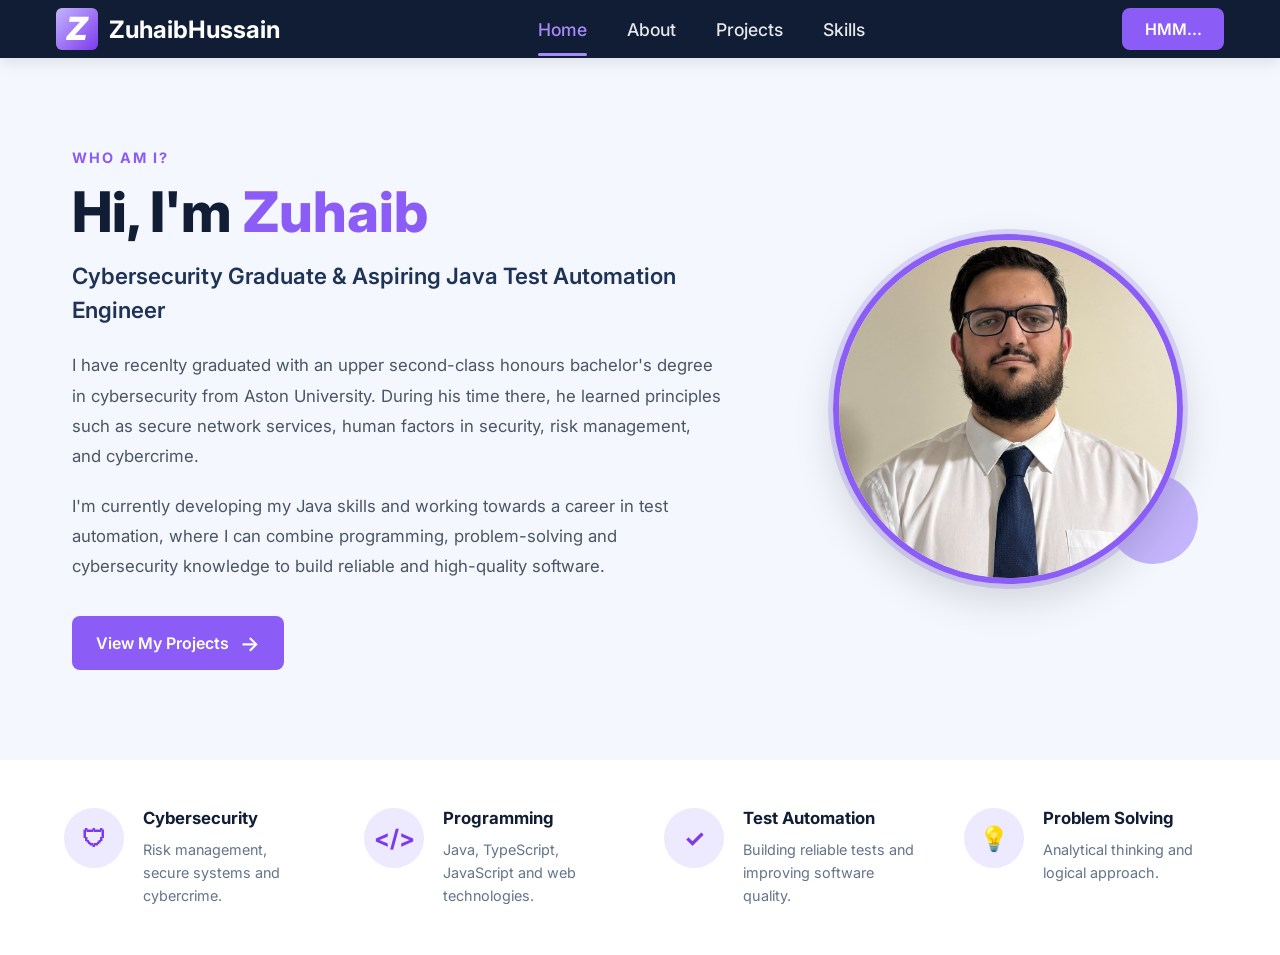
==== index.html @ 72157596 "Fixing layout issues on the home page by updating class names in ProfileStyle.css to reflect the cor" ====
<!DOCTYPE html>
<html lang="en">

<head>
    <meta charset="UTF-8">
    <meta name="viewport" content="width=device-width, initial-scale=1.0">

    <title>ZuhaibHussain</title>

    <link href="https://fonts.googleapis.com/css2?family=Inter:wght@400;500;600;700;800&display=swap" rel="stylesheet">

    <link rel="stylesheet" href="ProfileStyle.css">
</head>

<body>

<nav class="navbar">
    <div class="nav-container">
        <!-- Logo -->
        <a href="#" class="logo">
            <span class="z-logo">Z</span>
            <span>ZuhaibHussain</span>
        </a>

        <!-- Navigation links -->
        <ul class="nav-links">
            <li><a href="#" class="active">Home</a></li>

            <li><a href="About.html">About</a></li>

            <li><a href="Projects.html">Projects</a></li>

            <li><a href="Skills.html">Skills</a></li>
        </ul>

        <div class="nav-actions">
            <a href="Contact.html" class="btn">HMM...</a>
        </div>
    </div>
</nav>

<main>
        <section class="index-header">

            <div class="index-text">
                <p class="eyebrow">
                    WHO AM I?
                </p>
                
                <!-- Left SIDE -->
                <h1>
                    Hi, I'm <span>Zuhaib</span>
                </h1>

                <h2>
                    Cybersecurity Graduate &
                    Aspiring Java Test Automation Engineer
                </h2>

                <p>
                    I have recenlty graduated with an upper second-class honours bachelor's 
                    degree in cybersecurity from Aston University. During his time there, 
                    he learned principles such as secure network services, human factors in security, 
                    risk management, and cybercrime.
                </p>

                <p>
                    I'm currently developing my Java skills and working
                    towards a career in test automation, where I can
                    combine programming, problem-solving and cybersecurity
                    knowledge to build reliable and high-quality software.
                </p>

                <a href="Projects.html" class="btn project-btn">
                    View My Projects
                    <span class="arrow">→</span>
                </a>
            </div>

            <!-- RIGHT SIDE -->
            <div class="index-image">
                <img
                    src="images/profile-pic.jpg"
                    alt="Profile picture of Zuhaib"
                >
            </div>
        </section>

        <!-- =========================
             SKILLS / FEATURES
        ========================== -->

        <section class="features">

            <!-- Cybersecurity -->
            <div class="feature">
                <div class="feature-icon">
                    🛡
                </div>
                <div>
                    <h3>
                        Cybersecurity
                    </h3>
                    <p>
                        Risk management, secure systems
                        and cybercrime.
                    </p>
                </div>
            </div>

            <!-- Programming -->
            <div class="feature">
                <div class="feature-icon">
                    &lt;/&gt;
                </div>
                <div>
                    <h3>
                        Programming
                    </h3>
                    <p>
                        Java, TypeScript, JavaScript
                        and web technologies.
                    </p>
                </div>
            </div>

            <!-- Test Automation -->
            <div class="feature">
                <div class="feature-icon">
                    ✓
                </div>
                <div>
                    <h3>
                        Test Automation
                    </h3>
                    <p>
                        Building reliable tests and
                        improving software quality.
                    </p>
                </div>
            </div>

            <!-- Problem Solving -->
            <div class="feature">

                <div class="feature-icon">
                    💡
                </div>
                <div>
                    <h3>
                        Problem Solving
                    </h3>
                    <p>
                        Analytical thinking and
                        logical approach.
                    </p>
                </div>
            </div>
        </section>
    </main>

</body>

</html>
---- ProfileStyle.css ----
/* =========================
   RESET
========================= */

* {
    margin: 0;
    padding: 0;
    box-sizing: border-box;
}


/* =========================
   BODY
========================= */

body {
    font-family: 'Inter', sans-serif;

    background-color: #f5f7ff;

    color: #171225;
}


/* =========================
   NAVBAR
========================= */

.navbar {
    width: 100%;

    background-color: #111d35;

    padding: 0.5rem 3.5rem;

    position: sticky;

    top: 0;

    z-index: 1000;

    box-shadow:
        0 4px 15px rgba(0, 0, 0, 0.1);
}


/* =========================
   NAV CONTAINER
========================= */

.nav-container {
    width: 100%;

    display: flex;

    align-items: center;

    justify-content: space-between;
}


/* =========================
   LOGO
========================= */

.logo {
    display: flex;

    align-items: center;

    gap: 0.7rem;

    color: white;

    font-size: 1.5rem;

    font-weight: 700;

    text-decoration: none;
}


/* Z Logo */

.z-logo {
    display: flex;

    align-items: center;

    justify-content: center;

    width: 42px;

    height: 42px;

    font-size: 2rem;

    font-weight: 900;

    font-style: italic;

    color: white;

    background: linear-gradient(
        135deg,
        #c4b5fd,
        #7c3aed
    );

    border-radius: 6px;

    line-height: 1;
}


/* =========================
   NAVIGATION LINKS
========================= */

.nav-links {
    display: flex;

    align-items: center;

    gap: 2.5rem;

    list-style: none;
}


.nav-links a {
    position: relative;

    color: #e5e7eb;

    text-decoration: none;

    font-size: 1.1rem;

    font-weight: 500;

    padding: 0.5rem 0;

    transition: color 0.3s ease;
}


/* Hover */

.nav-links a:hover {
    color: #a78bfa;
}


/* Active */

.nav-links a.active {
    color: #a78bfa;
}


/* Active underline */

.nav-links a.active::after {
    content: "";

    position: absolute;

    left: 0;

    bottom: -8px;

    width: 100%;

    height: 3px;

    background-color: #a78bfa;

    border-radius: 5px;
}


/* =========================
   NAV ACTIONS
========================= */

.nav-actions {
    display: flex;

    align-items: center;

    gap: 1.2rem;
}


/* =========================
   THEME BUTTON
========================= */

.theme-toggle {
    background: none;

    border: none;

    color: white;

    font-size: 1.3rem;

    cursor: pointer;

    transition: transform 0.3s ease;
}


.theme-toggle:hover {
    transform: rotate(20deg);
}


/* =========================
   BUTTON
========================= */

.btn {
    display: inline-flex;

    align-items: center;

    gap: 0.7rem;

    background-color: #8b5cf6;

    color: white;

    padding: 0.7rem 1.4rem;

    border-radius: 8px;

    text-decoration: none;

    font-size: 1rem;

    font-weight: 600;

    transition:
        background-color 0.3s ease,
        transform 0.2s ease;
}


.btn:hover {
    background-color: #7c3aed;

    transform: translateY(-2px);
}


/* =========================
   HOME SCREEN HEADER
========================= */

.index-header {
    max-width: 1200px;

    min-height: 78vh;

    margin: 0 auto;

    padding: 5rem 2rem;

    display: flex;

    align-items: center;

    justify-content: space-between;

    gap: 5rem;
}


/* =========================
   HOME SCREEN TEXT
========================= */

.index-text {
    max-width: 650px;
}


/* Small heading */

.eyebrow {
    color: #8b5cf6;

    font-size: 0.9rem;

    font-weight: 700;

    letter-spacing: 2px;

    margin-bottom: 1rem;
}


/* =========================
   MAIN HEADING
========================= */

.index-text h1 {
    color: #111d35;

    font-size: 3.5rem;

    font-weight: 800;

    line-height: 1.1;

    margin-bottom: 1rem;
}


/* Purple name */

.index-text h1 span {
    color: #8b5cf6;
}


/* =========================
   SUBHEADING
========================= */

.index-text h2 {
    color: #1f3356;

    font-size: 1.4rem;

    font-weight: 600;

    line-height: 1.5;

    margin-bottom: 1.5rem;
}


/* =========================
   PARAGRAPHS
========================= */

.index-text p:not(.eyebrow) {
    color: #4b5563;

    font-size: 1.05rem;

    line-height: 1.8;

    margin-bottom: 1.2rem;
}


/* =========================
   PROJECT BUTTON
========================= */

.project-btn {
    margin-top: 1rem;

    padding: 0.9rem 1.5rem;

    font-size: 1rem;
}


.arrow {
    font-size: 1.3rem;
}


/* =========================
   PROFILE IMAGE
========================= */

.index-image {
    position: relative;

    display: flex;

    align-items: center;

    justify-content: center;

    min-width: 400px;
}


.index-image::before {
    content: "";

    position: absolute;

    width: 360px;

    height: 360px;

    background-color: #ddd6fe;

    border-radius: 50%;

    z-index: 0;
}


.index-image::after {
    content: "";

    position: absolute;

    width: 90px;

    height: 90px;

    background-color: #c4b5fd;

    border-radius: 50%;

    right: 10px;

    bottom: 20px;

    z-index: 0;
}


.index-image img {
    position: relative;

    z-index: 1;

    width: 350px;

    height: 350px;

    object-fit: cover;

    border-radius: 50%;

    border: 6px solid #8b5cf6;

    box-shadow:
        0 15px 40px rgba(0, 0, 0, 0.15);
}


/* =========================
   FEATURES
========================= */

.features {
    width: 100%;

    background-color: white;

    padding: 3rem 5%;

    display: grid;

    grid-template-columns:
        repeat(4, 1fr);

    gap: 3rem;
}


/* Feature */

.feature {
    display: flex;

    align-items: flex-start;

    gap: 1.2rem;
}


/* Feature icon */

.feature-icon {
    min-width: 60px;

    width: 60px;

    height: 60px;

    display: flex;

    align-items: center;

    justify-content: center;

    background-color: #ede9fe;

    color: #7c3aed;

    border-radius: 50%;

    font-size: 1.5rem;

    font-weight: 700;
}


/* Feature heading */

.feature h3 {
    color: #111d35;

    font-size: 1.05rem;

    margin-bottom: 0.6rem;
}


/* Feature paragraph */

.feature p {
    color: #64748b;

    font-size: 0.9rem;

    line-height: 1.6;
}


/* =========================
   RESPONSIVE
========================= */

@media (max-width: 1000px) {

    .navbar {
        padding: 0.5rem 1.5rem;
    }


    .index-header {
        gap: 3rem;
    }


    .index-text h1 {
        font-size: 3rem;
    }


    .index-image {
        min-width: 320px;
    }


    .index-image img {
        width: 300px;

        height: 300px;
    }


    .index-image::before {
        width: 310px;

        height: 310px;
    }


    .features {
        grid-template-columns:
            repeat(2, 1fr);
    }

}


/* =========================
   TABLET
========================= */

@media (max-width: 750px) {

    .nav-container {
        flex-wrap: wrap;

        gap: 1rem;
    }


    .nav-links {
        order: 3;

        width: 100%;

        justify-content: center;

        gap: 1.5rem;
    }


    .index-header {
        flex-direction: column;

        text-align: center;

        padding-top: 4rem;
    }


    .index-text {
        max-width: 650px;
    }


    .index-image {
        min-width: auto;

        margin-top: 1rem;
    }


    .index-text .btn {
        margin-left: auto;

        margin-right: auto;
    }

}


/* =========================
   MOBILE
========================= */

@media (max-width: 500px) {

    .navbar {
        padding: 0.7rem 1rem;
    }


    .logo {
        font-size: 1.2rem;
    }


    .z-logo {
        width: 36px;

        height: 36px;

        font-size: 1.7rem;
    }


    .nav-links {
        gap: 0.8rem;
    }


    .nav-links a {
        font-size: 0.85rem;
    }


    .btn {
        padding: 0.6rem 0.8rem;

        font-size: 0.85rem;
    }


    .home-header {
        padding: 3rem 1.2rem;
    }


    .home-text h1 {
        font-size: 2.5rem;
    }


    .home-text h2 {
        font-size: 1.2rem;
    }


    .home-text p:not(.eyebrow) {
        font-size: 1rem;
    }


    .home-image img {
        width: 250px;

        height: 250px;
    }


    .home-image::before {
        width: 260px;

        height: 260px;
    }


    .features {
        grid-template-columns: 1fr;

        padding: 2rem 1.5rem;

        gap: 2rem;
    }

}
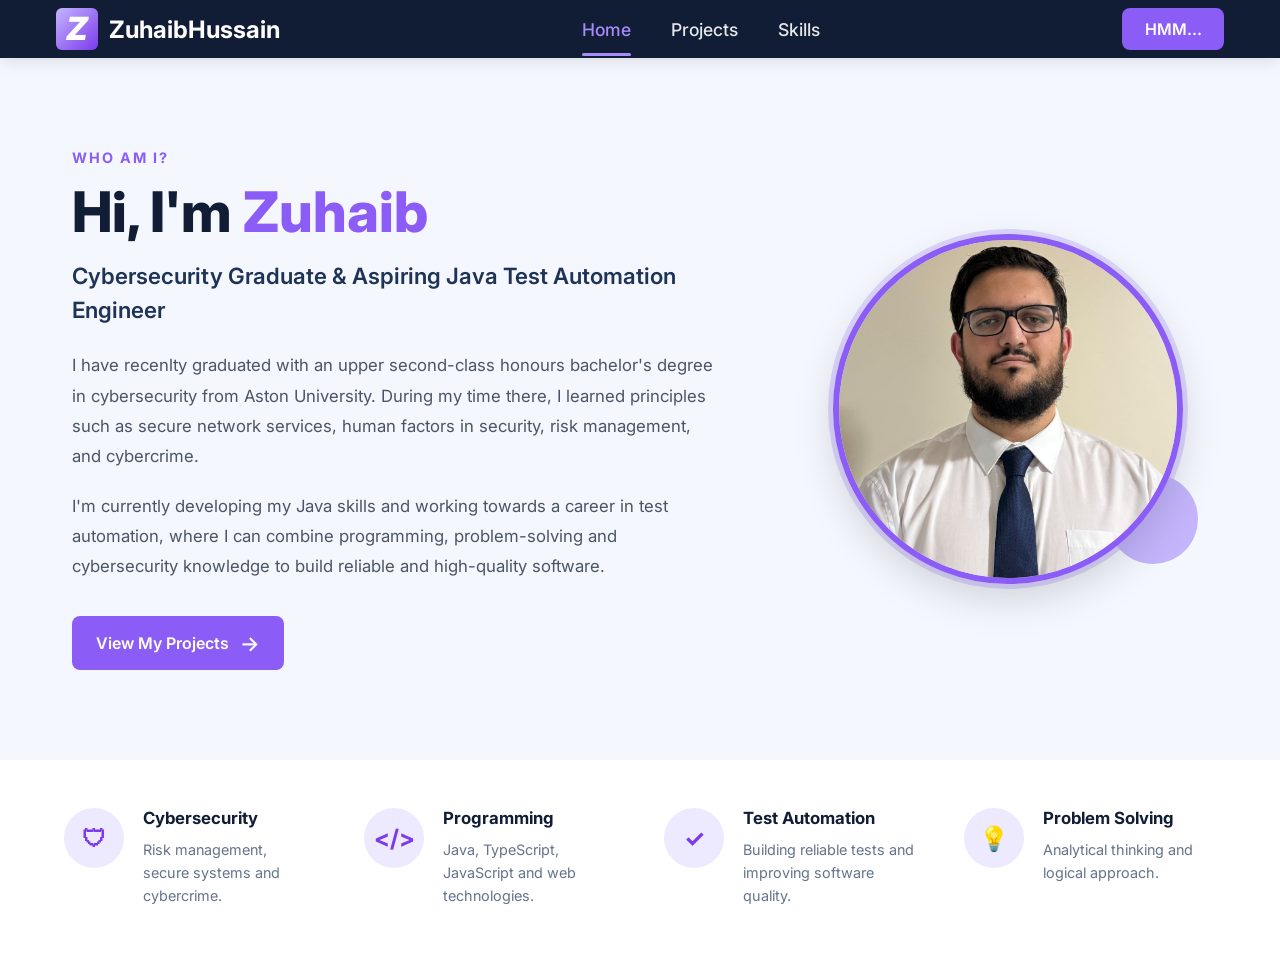
==== commit 9968ec90: "changes" ====
--- a/index.html
+++ b/index.html
@@ -25,8 +25,6 @@
         <!-- Navigation links -->
         <ul class="nav-links">
             <li><a href="#" class="active">Home</a></li>
-
-            <li><a href="About.html">About</a></li>
 
             <li><a href="Projects.html">Projects</a></li>
 
@@ -59,8 +57,8 @@
 
                 <p>
                     I have recenlty graduated with an upper second-class honours bachelor's 
-                    degree in cybersecurity from Aston University. During his time there, 
-                    he learned principles such as secure network services, human factors in security, 
+                    degree in cybersecurity from Aston University. During my time there, 
+                    I learned principles such as secure network services, human factors in security, 
                     risk management, and cybercrime.
                 </p>
 
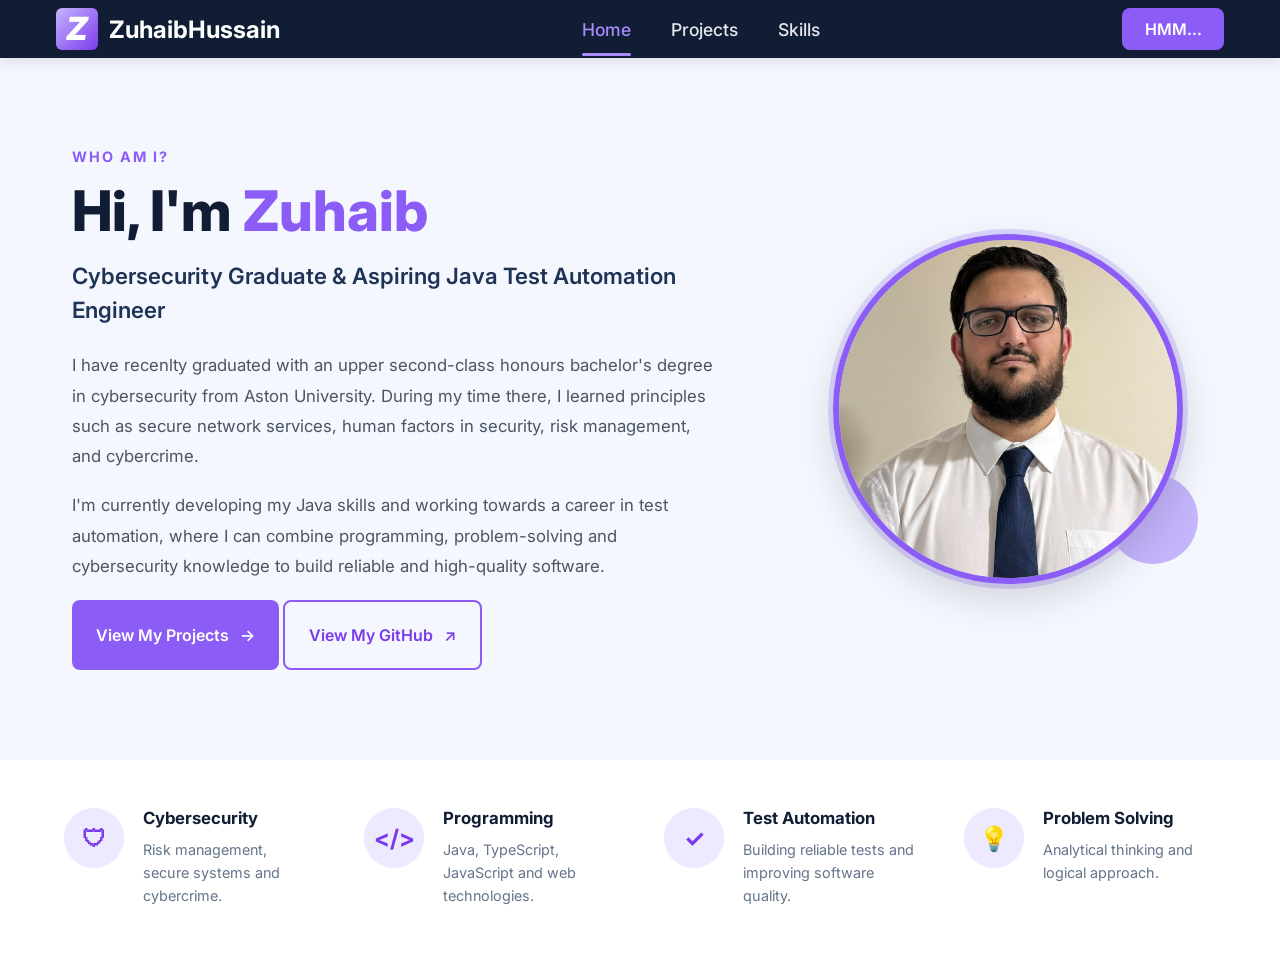
==== commit 4cacb022: "Changes" ====
--- a/index.html
+++ b/index.html
@@ -72,6 +72,10 @@
                 <a href="Projects.html" class="btn project-btn">
                     View My Projects
                     <span class="arrow">→</span>
+                </a>
+
+                <a href="https://github.com/ZuhaibHussain247?tab=repositories" target="_blank" class="github-btn">
+                    View My GitHub <span class="arrow">↗</span>
                 </a>
             </div>
 
--- a/ProfileStyle.css
+++ b/ProfileStyle.css
@@ -359,22 +359,54 @@
 
 
 /* =========================
-   PROJECT BUTTON
-========================= */
+   PROJECT BUTTONS
+========================= */
+
+.index-buttons {
+    display: flex;
+    align-items: center;
+    gap: 1rem;
+    margin-top: 1rem;
+}
+
+.project-btn,
+.github-btn {
+    height: 70px;
+    padding: 0 1.5rem;
+
+    display: inline-flex;
+    align-items: center;
+    justify-content: center;
+    gap: 0.7rem;
+
+    font-size: 1rem;
+    font-weight: 600;
+    border-radius: 8px;
+
+    box-sizing: border-box;
+}
 
 .project-btn {
-    margin-top: 1rem;
-
-    padding: 0.9rem 1.5rem;
-
-    font-size: 1rem;
-}
-
-
-.arrow {
-    font-size: 1.3rem;
-}
-
+    text-decoration: none;
+}
+
+.github-btn {
+    color: #7c3aed;
+    background-color: transparent;
+    border: 2px solid #8b5cf6;
+    text-decoration: none;
+
+    transition:
+        background-color 0.3s ease,
+        color 0.3s ease,
+        transform 0.2s ease;
+}
+
+.github-btn:hover {
+    background-color: #8b5cf6;
+    color: white;
+    transform: translateY(-2px);
+}
 
 /* =========================
    PROFILE IMAGE
@@ -717,4 +749,168 @@
         gap: 2rem;
     }
 
+}
+
+/* =========================
+   PROJECTS PAGE
+========================= */
+
+.projects-header {
+    max-width: 900px;
+    margin: 0 auto;
+    padding: 5rem 2rem 3rem;
+    text-align: center;
+}
+
+.projects-header .eyebrow {
+    margin-bottom: 1rem;
+}
+
+.projects-header h1 {
+    color: #111d35;
+    font-size: 3.5rem;
+    font-weight: 800;
+    line-height: 1.1;
+    margin-bottom: 1.5rem;
+}
+
+.projects-header h1 span {
+    color: #8b5cf6;
+}
+
+.projects-intro {
+    max-width: 700px;
+    margin: 0 auto;
+    color: #4b5563;
+    font-size: 1.05rem;
+    line-height: 1.8;
+}
+
+
+/* Projects Grid */
+
+.projects-container {
+    max-width: 1200px;
+    margin: 0 auto;
+    padding: 1rem 2rem 5rem;
+
+    display: grid;
+    grid-template-columns: repeat(2, 1fr);
+    gap: 2rem;
+}
+
+
+/* Project Card */
+
+.project-card {
+    background: white;
+    border: 1px solid #e5e7eb;
+    border-radius: 16px;
+    padding: 2rem;
+
+    display: flex;
+    gap: 1.5rem;
+
+    box-shadow: 0 8px 25px rgba(17, 29, 53, 0.06);
+
+    transition:
+        transform 0.3s ease,
+        box-shadow 0.3s ease,
+        border-color 0.3s ease;
+}
+
+.project-card:hover {
+    transform: translateY(-5px);
+    box-shadow: 0 15px 35px rgba(17, 29, 53, 0.12);
+    border-color: #c4b5fd;
+}
+
+
+/* Project Icon */
+
+.project-icon {
+    min-width: 60px;
+    width: 60px;
+    height: 60px;
+
+    display: flex;
+    align-items: center;
+    justify-content: center;
+
+    background: #ede9fe;
+    border-radius: 14px;
+
+    font-size: 1.7rem;
+}
+
+
+/* Project Content */
+
+.project-content {
+    flex: 1;
+}
+
+.project-type {
+    color: #8b5cf6;
+    font-size: 0.75rem;
+    font-weight: 700;
+    letter-spacing: 1.5px;
+
+    margin-bottom: 0.6rem;
+}
+
+.project-content h2 {
+    color: #111d35;
+    font-size: 1.4rem;
+    font-weight: 700;
+
+    margin-bottom: 0.9rem;
+}
+
+.project-content > p:not(.project-type) {
+    color: #64748b;
+    font-size: 0.95rem;
+    line-height: 1.7;
+
+    margin-bottom: 1.2rem;
+}
+
+
+/* Technology Tags */
+
+.tech-tags {
+    display: flex;
+    flex-wrap: wrap;
+    gap: 0.5rem;
+
+    margin-bottom: 1.3rem;
+}
+
+.tech-tags span {
+    background: #f3f0ff;
+    color: #6d28d9;
+
+    padding: 0.35rem 0.7rem;
+
+    border-radius: 6px;
+
+    font-size: 0.78rem;
+    font-weight: 600;
+}
+
+
+/* Project Link */
+
+.project-link {
+    color: #7c3aed;
+    text-decoration: none;
+
+    font-size: 0.9rem;
+    font-weight: 700;
+
+    transition: color 0.3s ease;
+}
+
+.project-link:hover {
+    color: #5b21b6;
 }
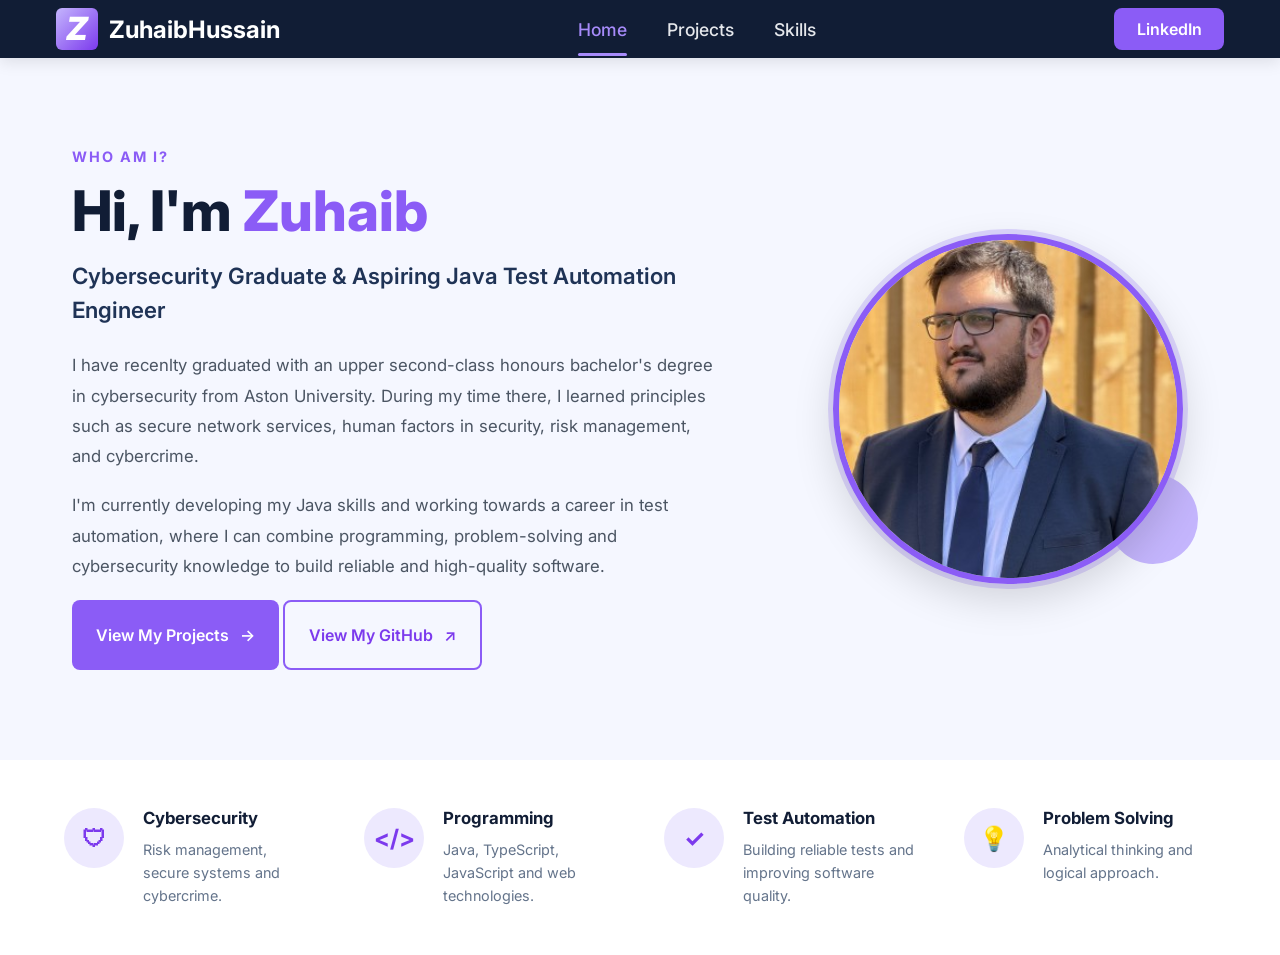
==== commit aceba777: "Changes to image" ====
--- a/index.html
+++ b/index.html
@@ -32,7 +32,7 @@
         </ul>
 
         <div class="nav-actions">
-            <a href="Contact.html" class="btn">HMM...</a>
+            <a href="https://www.linkedin.com/in/zuhaibhussain247/" target="_blank" class="btn">LinkedIn</a>
         </div>
     </div>
 </nav>
@@ -82,7 +82,7 @@
             <!-- RIGHT SIDE -->
             <div class="index-image">
                 <img
-                    src="images/profile-pic.jpg"
+                    src="images/suit-pic.jpg"
                     alt="Profile picture of Zuhaib"
                 >
             </div>
--- a/ProfileStyle.css
+++ b/ProfileStyle.css
@@ -8,7 +8,6 @@
     box-sizing: border-box;
 }
 
-
 /* =========================
    BODY
 ========================= */
@@ -21,7 +20,6 @@
     color: #171225;
 }
 
-
 /* =========================
    NAVBAR
 ========================= */
@@ -43,7 +41,6 @@
         0 4px 15px rgba(0, 0, 0, 0.1);
 }
 
-
 /* =========================
    NAV CONTAINER
 ========================= */
@@ -57,7 +54,6 @@
 
     justify-content: space-between;
 }
-
 
 /* =========================
    LOGO
@@ -473,6 +469,8 @@
     height: 350px;
 
     object-fit: cover;
+
+    object-position: center top;
 
     border-radius: 50%;
 
@@ -913,4 +911,239 @@
 
 .project-link:hover {
     color: #5b21b6;
+}
+
+/* =========================
+   SKILLS PAGE
+========================= */
+
+.skills-header {
+    max-width: 900px;
+    margin: 0 auto;
+    padding: 5rem 2rem 3rem;
+    text-align: center;
+}
+
+.skills-header .eyebrow {
+    margin-bottom: 1rem;
+}
+
+.skills-header h1 {
+    color: #111d35;
+    font-size: 3.5rem;
+    font-weight: 800;
+    line-height: 1.1;
+    margin-bottom: 1.5rem;
+}
+
+.skills-header h1 span {
+    color: #8b5cf6;
+}
+
+.skills-intro {
+    max-width: 700px;
+    margin: 0 auto;
+    color: #4b5563;
+    font-size: 1.05rem;
+    line-height: 1.8;
+}
+
+
+/* =========================
+   SKILL CARDS
+========================= */
+
+.skills-container {
+    max-width: 1200px;
+    margin: 0 auto;
+    padding: 1rem 2rem 5rem;
+
+    display: grid;
+    grid-template-columns: repeat(2, 1fr);
+    gap: 2rem;
+}
+
+.skill-card {
+    background: white;
+    border: 1px solid #e5e7eb;
+    border-radius: 16px;
+    padding: 2rem;
+
+    display: flex;
+    gap: 1.5rem;
+
+    box-shadow: 0 8px 25px rgba(17, 29, 53, 0.06);
+
+    transition:
+        transform 0.3s ease,
+        box-shadow 0.3s ease,
+        border-color 0.3s ease;
+}
+
+.skill-card:hover {
+    transform: translateY(-5px);
+    box-shadow: 0 15px 35px rgba(17, 29, 53, 0.12);
+    border-color: #c4b5fd;
+}
+
+
+/* =========================
+   SKILL ICON
+========================= */
+
+.skill-icon {
+    min-width: 60px;
+    width: 60px;
+    height: 60px;
+
+    display: flex;
+    align-items: center;
+    justify-content: center;
+
+    background: #ede9fe;
+    border-radius: 14px;
+
+    font-size: 1.7rem;
+}
+
+
+/* =========================
+   SKILL CONTENT
+========================= */
+
+.skill-content {
+    flex: 1;
+}
+
+.skill-type {
+    color: #8b5cf6;
+    font-size: 0.75rem;
+    font-weight: 700;
+    letter-spacing: 1.5px;
+    margin-bottom: 0.6rem;
+}
+
+.skill-content h2 {
+    color: #111d35;
+    font-size: 1.4rem;
+    font-weight: 700;
+    margin-bottom: 0.9rem;
+}
+
+.skill-content > p:not(.skill-type) {
+    color: #64748b;
+    font-size: 0.95rem;
+    line-height: 1.7;
+    margin-bottom: 1.2rem;
+}
+
+
+/* =========================
+   SKILL TAGS
+========================= */
+
+.skill-tags {
+    display: flex;
+    flex-wrap: wrap;
+    gap: 0.5rem;
+}
+
+.skill-tags span {
+    background: #f3f0ff;
+    color: #6d28d9;
+
+    padding: 0.35rem 0.7rem;
+
+    border-radius: 6px;
+
+    font-size: 0.78rem;
+    font-weight: 600;
+}
+
+
+/* =========================
+   SKILLS RESPONSIVE
+========================= */
+
+@media (max-width: 1000px) {
+
+    .skills-header h1 {
+        font-size: 3rem;
+    }
+
+    .skills-container {
+        grid-template-columns: 1fr;
+    }
+}
+
+
+@media (max-width: 750px) {
+
+    .skills-header {
+        padding-top: 4rem;
+    }
+
+    .skills-header h1 {
+        font-size: 2.7rem;
+    }
+
+    .skills-container {
+        padding: 1rem 1.5rem 4rem;
+    }
+}
+
+
+@media (max-width: 500px) {
+
+    .skills-header {
+        padding: 3rem 1.2rem 2rem;
+    }
+
+    .skills-header h1 {
+        font-size: 2.4rem;
+    }
+
+    .skills-intro {
+        font-size: 1rem;
+    }
+
+    .skill-card {
+        padding: 1.5rem;
+        flex-direction: column;
+    }
+
+    .skill-icon {
+        width: 55px;
+        min-width: 55px;
+        height: 55px;
+    }
+
+    /* PROJECTS MOBILE */
+
+    .projects-header {
+        padding: 3rem 1.2rem 2rem;
+    }
+
+    .projects-header h1 {
+        font-size: 2.4rem;
+    }
+
+    .projects-intro {
+        font-size: 1rem;
+    }
+
+    .projects-container {
+        padding: 1rem 1.2rem 4rem;
+    }
+
+    .project-card {
+        padding: 1.5rem;
+        flex-direction: column;
+    }
+
+    .project-icon {
+        width: 55px;
+        min-width: 55px;
+        height: 55px;
+    }
 }
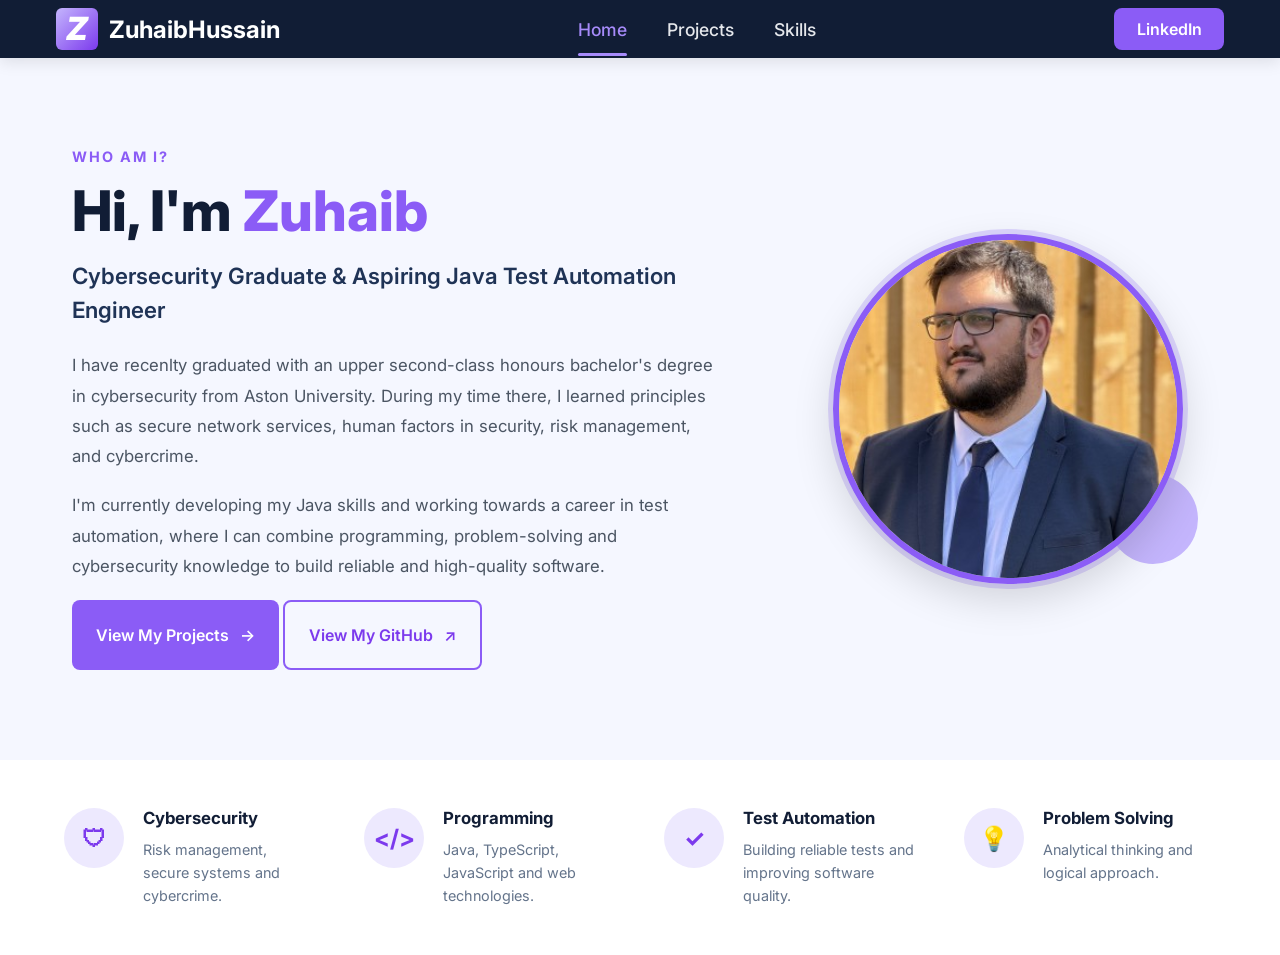
==== commit 44a25312: "Update JavaScript" ====
--- a/index.html
+++ b/index.html
@@ -32,7 +32,7 @@
         </ul>
 
         <div class="nav-actions">
-            <a href="https://www.linkedin.com/in/zuhaibhussain247/" target="_blank" class="btn">LinkedIn</a>
+            <a href="https://www.linkedin.com/in/zuhaib-hussain-923588202" target="_blank" class="btn">LinkedIn</a>
         </div>
     </div>
 </nav>
@@ -81,10 +81,7 @@
 
             <!-- RIGHT SIDE -->
             <div class="index-image">
-                <img
-                    src="images/suit-pic.jpg"
-                    alt="Profile picture of Zuhaib"
-                >
+                <img id="profilePicture" src="images/suit-pic.jpg" alt="Profile picture of Zuhaib">
             </div>
         </section>
 
@@ -161,6 +158,20 @@
         </section>
     </main>
 
+    <script>
+    const profilePicture = document.getElementById("profilePicture");
+
+    profilePicture.addEventListener("click", function () {
+
+        if (profilePicture.src.includes("suit-pic.jpg")) {
+            profilePicture.src = "images/profile-pic.jpg";
+        } else {
+            profilePicture.src = "images/suit-pic.jpg";
+        }
+
+    });
+</script>
+
 </body>
 
 </html>
--- a/ProfileStyle.css
+++ b/ProfileStyle.css
@@ -7,6 +7,12 @@
     padding: 0;
     box-sizing: border-box;
 }
+
+html,
+body {
+    overflow-x: hidden;
+}
+
 
 /* =========================
    BODY
@@ -705,34 +711,34 @@
     }
 
 
-    .home-header {
+    .index-header {
         padding: 3rem 1.2rem;
     }
 
 
-    .home-text h1 {
+    .index-text h1 {
         font-size: 2.5rem;
     }
 
 
-    .home-text h2 {
+    .index-text h2 {
         font-size: 1.2rem;
     }
 
 
-    .home-text p:not(.eyebrow) {
+    .index-text p:not(.eyebrow) {
         font-size: 1rem;
     }
 
 
-    .home-image img {
+    .index-image img {
         width: 250px;
 
         height: 250px;
     }
 
 
-    .home-image::before {
+    .index-image::before {
         width: 260px;
 
         height: 260px;
@@ -823,6 +829,161 @@
     border-color: #c4b5fd;
 }
 
+/* =========================
+   PROJECT PAGE ANIMATION
+========================= */
+
+.project-animate {
+    opacity: 0;
+    animation-duration: 1.5s;
+    animation-timing-function: ease-out;
+    animation-fill-mode: forwards;
+}
+
+
+/* First project - comes from the left */
+.project-animate:nth-child(1) {
+    animation-name: projectFromLeft;
+    animation-delay: 0.1s;
+}
+
+
+/* Second project - comes from the right */
+.project-animate:nth-child(2) {
+    animation-name: projectFromRight;
+    animation-delay: 0.25s;
+}
+
+
+/* Third project - comes from the top */
+.project-animate:nth-child(3) {
+    animation-name: projectFromTop;
+    animation-delay: 0.4s;
+}
+
+
+/* Fourth project - comes from the bottom */
+.project-animate:nth-child(4) {
+    animation-name: projectFromBottom;
+    animation-delay: 0.55s;
+}
+
+
+/* Fifth project - comes from the left */
+.project-animate:nth-child(5) {
+    animation-name: projectFromLeft;
+    animation-delay: 0.7s;
+}
+
+
+/* Sixth project - comes from the right */
+.project-animate:nth-child(6) {
+    animation-name: projectFromRight;
+    animation-delay: 0.85s;
+}
+
+
+/* Seventh project - comes from the bottom */
+.project-animate:nth-child(7) {
+    animation-name: projectFromBottom;
+    animation-delay: 1s;
+}
+
+
+/* =========================
+   ANIMATION PATHS
+========================= */
+
+@keyframes projectFromLeft {
+
+    0% {
+        opacity: 0;
+        transform: translate(-100vw, 50vh) rotate(-12deg) scale(0.7);
+    }
+
+    45% {
+        opacity: 1;
+        transform: translate(20vw, -20vh) rotate(8deg) scale(1.05);
+    }
+
+    70% {
+        transform: translate(-8vw, 8vh) rotate(-4deg) scale(0.98);
+    }
+
+    100% {
+        opacity: 1;
+        transform: translate(0, 0) rotate(0deg) scale(1);
+    }
+}
+
+
+@keyframes projectFromRight {
+
+    0% {
+        opacity: 0;
+        transform: translate(100vw, -40vh) rotate(12deg) scale(0.7);
+    }
+
+    45% {
+        opacity: 1;
+        transform: translate(-20vw, 20vh) rotate(-8deg) scale(1.05);
+    }
+
+    70% {
+        transform: translate(8vw, -8vh) rotate(4deg) scale(0.98);
+    }
+
+    100% {
+        opacity: 1;
+        transform: translate(0, 0) rotate(0deg) scale(1);
+    }
+}
+
+
+@keyframes projectFromTop {
+
+    0% {
+        opacity: 0;
+        transform: translate(20vw, -100vh) rotate(10deg) scale(0.7);
+    }
+
+    45% {
+        opacity: 1;
+        transform: translate(-15vw, 25vh) rotate(-7deg) scale(1.05);
+    }
+
+    70% {
+        transform: translate(5vw, -8vh) rotate(3deg) scale(0.98);
+    }
+
+    100% {
+        opacity: 1;
+        transform: translate(0, 0) rotate(0deg) scale(1);
+    }
+}
+
+
+@keyframes projectFromBottom {
+
+    0% {
+        opacity: 0;
+        transform: translate(-15vw, 100vh) rotate(-10deg) scale(0.7);
+    }
+
+    45% {
+        opacity: 1;
+        transform: translate(15vw, -25vh) rotate(7deg) scale(1.05);
+    }
+
+    70% {
+        transform: translate(-5vw, 8vh) rotate(-3deg) scale(0.98);
+    }
+
+    100% {
+        opacity: 1;
+        transform: translate(0, 0) rotate(0deg) scale(1);
+    }
+}
 
 /* Project Icon */
 
@@ -1146,4 +1307,182 @@
         min-width: 55px;
         height: 55px;
     }
+}
+
+/* =========================
+   UNLOCK MY SKILLS BUTTON
+========================= */
+
+.unlock-btn {
+    position: relative;
+
+    margin-top: 1.5rem;
+
+    border: none;
+    background-color: #8b5cf6;
+    color: white;
+
+    padding: 0.9rem 1.5rem;
+    border-radius: 8px;
+
+    font-family: inherit;
+    font-size: 1rem;
+    font-weight: 600;
+
+    cursor: pointer;
+
+    box-shadow:
+        0 0 0 3px rgba(139, 92, 246, 0.15),
+        0 0 15px rgba(139, 92, 246, 0.5),
+        0 0 30px rgba(139, 92, 246, 0.25);
+
+    animation: unlockGlow 2s ease-in-out infinite;
+
+    transition:
+        background-color 0.3s ease,
+        transform 0.2s ease,
+        box-shadow 0.3s ease;
+}
+
+
+/* =========================
+   OUTER GLOWING LAYER
+========================= */
+
+.unlock-btn::before {
+    content: "";
+
+    position: absolute;
+
+    top: -6px;
+    left: -6px;
+    right: -6px;
+    bottom: -6px;
+
+    border-radius: 12px;
+
+    border: 2px solid rgba(139, 92, 246, 0.5);
+
+    opacity: 0.8;
+
+    animation: unlockOuterGlow 2s ease-in-out infinite;
+
+    pointer-events: none;
+}
+
+
+/* =========================
+   HOVER EFFECT
+========================= */
+
+.unlock-btn:hover {
+    background-color: #7c3aed;
+
+    transform: translateY(-3px);
+
+    box-shadow:
+        0 0 0 4px rgba(139, 92, 246, 0.2),
+        0 0 25px rgba(139, 92, 246, 0.8),
+        0 0 50px rgba(139, 92, 246, 0.4);
+}
+
+
+/* =========================
+   MAIN GLOW ANIMATION
+========================= */
+
+@keyframes unlockGlow {
+
+    0% {
+        box-shadow:
+            0 0 0 3px rgba(139, 92, 246, 0.15),
+            0 0 15px rgba(139, 92, 246, 0.5),
+            0 0 30px rgba(139, 92, 246, 0.25);
+    }
+
+    50% {
+        box-shadow:
+            0 0 0 5px rgba(139, 92, 246, 0.25),
+            0 0 25px rgba(139, 92, 246, 0.8),
+            0 0 45px rgba(139, 92, 246, 0.45);
+    }
+
+    100% {
+        box-shadow:
+            0 0 0 3px rgba(139, 92, 246, 0.15),
+            0 0 15px rgba(139, 92, 246, 0.5),
+            0 0 30px rgba(139, 92, 246, 0.25);
+    }
+
+}
+
+
+/* =========================
+   OUTER LAYER ANIMATION
+========================= */
+
+@keyframes unlockOuterGlow {
+
+    0% {
+        transform: scale(1);
+        opacity: 0.5;
+    }
+
+    50% {
+        transform: scale(1.08);
+        opacity: 1;
+    }
+
+    100% {
+        transform: scale(1);
+        opacity: 0.5;
+    }
+
+}
+
+
+/* =========================
+   DISABLED STATE
+========================= */
+
+.unlock-btn:disabled {
+    background-color: #9ca3af;
+
+    cursor: default;
+
+    transform: none;
+
+    animation: none;
+
+    box-shadow: none;
+}
+
+
+/* Remove outer glow when disabled */
+
+.unlock-btn:disabled::before {
+    animation: none;
+    opacity: 0;
+}
+
+.skills-container .unlockable-skill {
+    opacity: 0 !important;
+    visibility: hidden;
+    transform: translateY(40px) scale(0.95);
+    filter: blur(8px);
+    pointer-events: none;
+
+    transition:
+        opacity 0.7s ease,
+        transform 0.7s ease,
+        filter 0.7s ease,
+        visibility 0.7s ease;
+}
+
+.skills-container .unlockable-skill.unlocked {
+    opacity: 1 !important;
+    visibility: visible;
+    transform: translateY(0) scale(1);
+    filter: blur(0);
+    pointer-events: auto;
 }
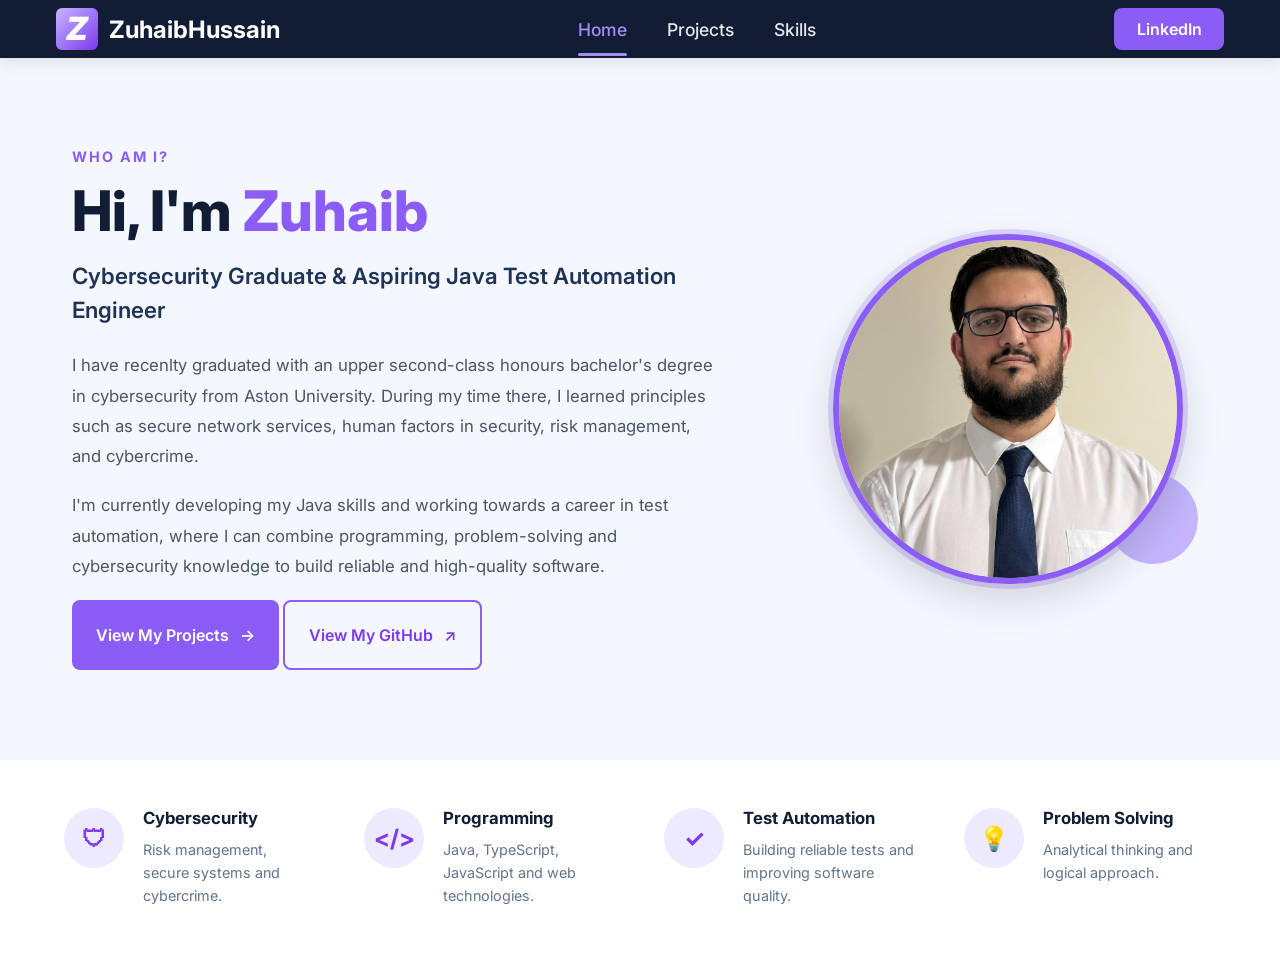
==== commit a8c39076: "pictures" ====
--- a/index.html
+++ b/index.html
@@ -159,17 +159,39 @@
     </main>
 
     <script>
+
     const profilePicture = document.getElementById("profilePicture");
 
+    const profilePictures = [
+        "images/suit-pic.jpg",
+        "images/profile-pic.jpg",
+        "images/hike-pic.jpg",
+        "images/wedding-pic.jpg",
+        "images/grad-pic.jpg",
+        "images/engagement-pic.jpg",
+        "images/morocco-pic.jpg"
+    ];
+
+    // Choose a random starting picture
+    let currentPicture = Math.floor(Math.random() * profilePictures.length);
+
+    // Show the random starting picture
+    profilePicture.src = profilePictures[currentPicture];
+
+    // Change picture when clicked
     profilePicture.addEventListener("click", function () {
 
-        if (profilePicture.src.includes("suit-pic.jpg")) {
-            profilePicture.src = "images/profile-pic.jpg";
-        } else {
-            profilePicture.src = "images/suit-pic.jpg";
+        currentPicture++;
+
+        // Go back to the beginning after the last picture
+        if (currentPicture >= profilePictures.length) {
+            currentPicture = 0;
         }
 
+        profilePicture.src = profilePictures[currentPicture];
+
     });
+
 </script>
 
 </body>
--- a/ProfileStyle.css
+++ b/ProfileStyle.css
@@ -10,7 +10,8 @@
 
 html,
 body {
-    overflow-x: hidden;
+    width: 100%;
+    overflow-x: clip;
 }
 
 
@@ -791,7 +792,9 @@
 }
 
 
-/* Projects Grid */
+/* =========================
+   PROJECTS GRID
+========================= */
 
 .projects-container {
     max-width: 1200px;
@@ -804,7 +807,9 @@
 }
 
 
-/* Project Card */
+/* =========================
+   PROJECT CARDS
+========================= */
 
 .project-card {
     background: white;
@@ -829,8 +834,9 @@
     border-color: #c4b5fd;
 }
 
-/* =========================
-   PROJECT PAGE ANIMATION
+
+/* =========================
+   PROJECT PAGE ENTRY ANIMATION
 ========================= */
 
 .project-animate {
@@ -842,6 +848,7 @@
 
 
 /* First project - comes from the left */
+
 .project-animate:nth-child(1) {
     animation-name: projectFromLeft;
     animation-delay: 0.1s;
@@ -849,6 +856,7 @@
 
 
 /* Second project - comes from the right */
+
 .project-animate:nth-child(2) {
     animation-name: projectFromRight;
     animation-delay: 0.25s;
@@ -856,6 +864,7 @@
 
 
 /* Third project - comes from the top */
+
 .project-animate:nth-child(3) {
     animation-name: projectFromTop;
     animation-delay: 0.4s;
@@ -863,6 +872,7 @@
 
 
 /* Fourth project - comes from the bottom */
+
 .project-animate:nth-child(4) {
     animation-name: projectFromBottom;
     animation-delay: 0.55s;
@@ -870,6 +880,7 @@
 
 
 /* Fifth project - comes from the left */
+
 .project-animate:nth-child(5) {
     animation-name: projectFromLeft;
     animation-delay: 0.7s;
@@ -877,6 +888,7 @@
 
 
 /* Sixth project - comes from the right */
+
 .project-animate:nth-child(6) {
     animation-name: projectFromRight;
     animation-delay: 0.85s;
@@ -884,6 +896,7 @@
 
 
 /* Seventh project - comes from the bottom */
+
 .project-animate:nth-child(7) {
     animation-name: projectFromBottom;
     animation-delay: 1s;
@@ -898,21 +911,21 @@
 
     0% {
         opacity: 0;
-        transform: translate(-100vw, 50vh) rotate(-12deg) scale(0.7);
+        transform: translateX(-300px) translateY(150px) scale(0.7);
     }
 
     45% {
         opacity: 1;
-        transform: translate(20vw, -20vh) rotate(8deg) scale(1.05);
+        transform: translateX(80px) translateY(-60px) scale(1.05);
     }
 
     70% {
-        transform: translate(-8vw, 8vh) rotate(-4deg) scale(0.98);
+        transform: translateX(-25px) translateY(20px) scale(0.98);
     }
 
     100% {
         opacity: 1;
-        transform: translate(0, 0) rotate(0deg) scale(1);
+        transform: translateX(0) translateY(0) scale(1);
     }
 }
 
@@ -921,21 +934,21 @@
 
     0% {
         opacity: 0;
-        transform: translate(100vw, -40vh) rotate(12deg) scale(0.7);
+        transform: translateX(300px) translateY(-150px) scale(0.7);
     }
 
     45% {
         opacity: 1;
-        transform: translate(-20vw, 20vh) rotate(-8deg) scale(1.05);
+        transform: translateX(-80px) translateY(60px) scale(1.05);
     }
 
     70% {
-        transform: translate(8vw, -8vh) rotate(4deg) scale(0.98);
+        transform: translateX(25px) translateY(-20px) scale(0.98);
     }
 
     100% {
         opacity: 1;
-        transform: translate(0, 0) rotate(0deg) scale(1);
+        transform: translateX(0) translateY(0) scale(1);
     }
 }
 
@@ -944,21 +957,21 @@
 
     0% {
         opacity: 0;
-        transform: translate(20vw, -100vh) rotate(10deg) scale(0.7);
+        transform: translateX(80px) translateY(-300px) scale(0.7);
     }
 
     45% {
         opacity: 1;
-        transform: translate(-15vw, 25vh) rotate(-7deg) scale(1.05);
+        transform: translateX(-50px) translateY(70px) scale(1.05);
     }
 
     70% {
-        transform: translate(5vw, -8vh) rotate(3deg) scale(0.98);
+        transform: translateX(15px) translateY(-20px) scale(0.98);
     }
 
     100% {
         opacity: 1;
-        transform: translate(0, 0) rotate(0deg) scale(1);
+        transform: translateX(0) translateY(0) scale(1);
     }
 }
 
@@ -967,25 +980,28 @@
 
     0% {
         opacity: 0;
-        transform: translate(-15vw, 100vh) rotate(-10deg) scale(0.7);
+        transform: translateX(-80px) translateY(300px) scale(0.7);
     }
 
     45% {
         opacity: 1;
-        transform: translate(15vw, -25vh) rotate(7deg) scale(1.05);
+        transform: translateX(50px) translateY(-70px) scale(1.05);
     }
 
     70% {
-        transform: translate(-5vw, 8vh) rotate(-3deg) scale(0.98);
+        transform: translateX(-15px) translateY(20px) scale(0.98);
     }
 
     100% {
         opacity: 1;
-        transform: translate(0, 0) rotate(0deg) scale(1);
-    }
-}
-
-/* Project Icon */
+        transform: translateX(0) translateY(0) scale(1);
+    }
+}
+
+
+/* =========================
+   PROJECT ICON
+========================= */
 
 .project-icon {
     min-width: 60px;
@@ -1003,7 +1019,9 @@
 }
 
 
-/* Project Content */
+/* =========================
+   PROJECT CONTENT
+========================= */
 
 .project-content {
     flex: 1;
@@ -1035,7 +1053,9 @@
 }
 
 
-/* Technology Tags */
+/* =========================
+   TECHNOLOGY TAGS
+========================= */
 
 .tech-tags {
     display: flex;
@@ -1058,7 +1078,9 @@
 }
 
 
-/* Project Link */
+/* =========================
+   PROJECT LINK
+========================= */
 
 .project-link {
     color: #7c3aed;
@@ -1072,6 +1094,69 @@
 
 .project-link:hover {
     color: #5b21b6;
+}
+
+
+/* =========================
+   PROJECTS RESPONSIVE
+========================= */
+
+@media (max-width: 1000px) {
+
+    .projects-header h1 {
+        font-size: 3rem;
+    }
+
+    .projects-container {
+        grid-template-columns: 1fr;
+    }
+}
+
+
+@media (max-width: 750px) {
+
+    .projects-header {
+        padding-top: 4rem;
+    }
+
+    .projects-header h1 {
+        font-size: 2.7rem;
+    }
+
+    .projects-container {
+        padding: 1rem 1.5rem 4rem;
+    }
+}
+
+
+@media (max-width: 500px) {
+
+    .projects-header {
+        padding: 3rem 1.2rem 2rem;
+    }
+
+    .projects-header h1 {
+        font-size: 2.4rem;
+    }
+
+    .projects-intro {
+        font-size: 1rem;
+    }
+
+    .projects-container {
+        padding: 1rem 1.2rem 4rem;
+    }
+
+    .project-card {
+        padding: 1.5rem;
+        flex-direction: column;
+    }
+
+    .project-icon {
+        width: 55px;
+        min-width: 55px;
+        height: 55px;
+    }
 }
 
 /* =========================
@@ -1485,4 +1570,15 @@
     transform: translateY(0) scale(1);
     filter: blur(0);
     pointer-events: auto;
+}
+
+/* =========================
+   SKILL MESSAGE
+========================= */
+
+.skill-message {
+    margin-top: 1.3rem;
+    color: #4b5563;
+    font-size: 0.95rem;
+    font-weight: 600;
 }
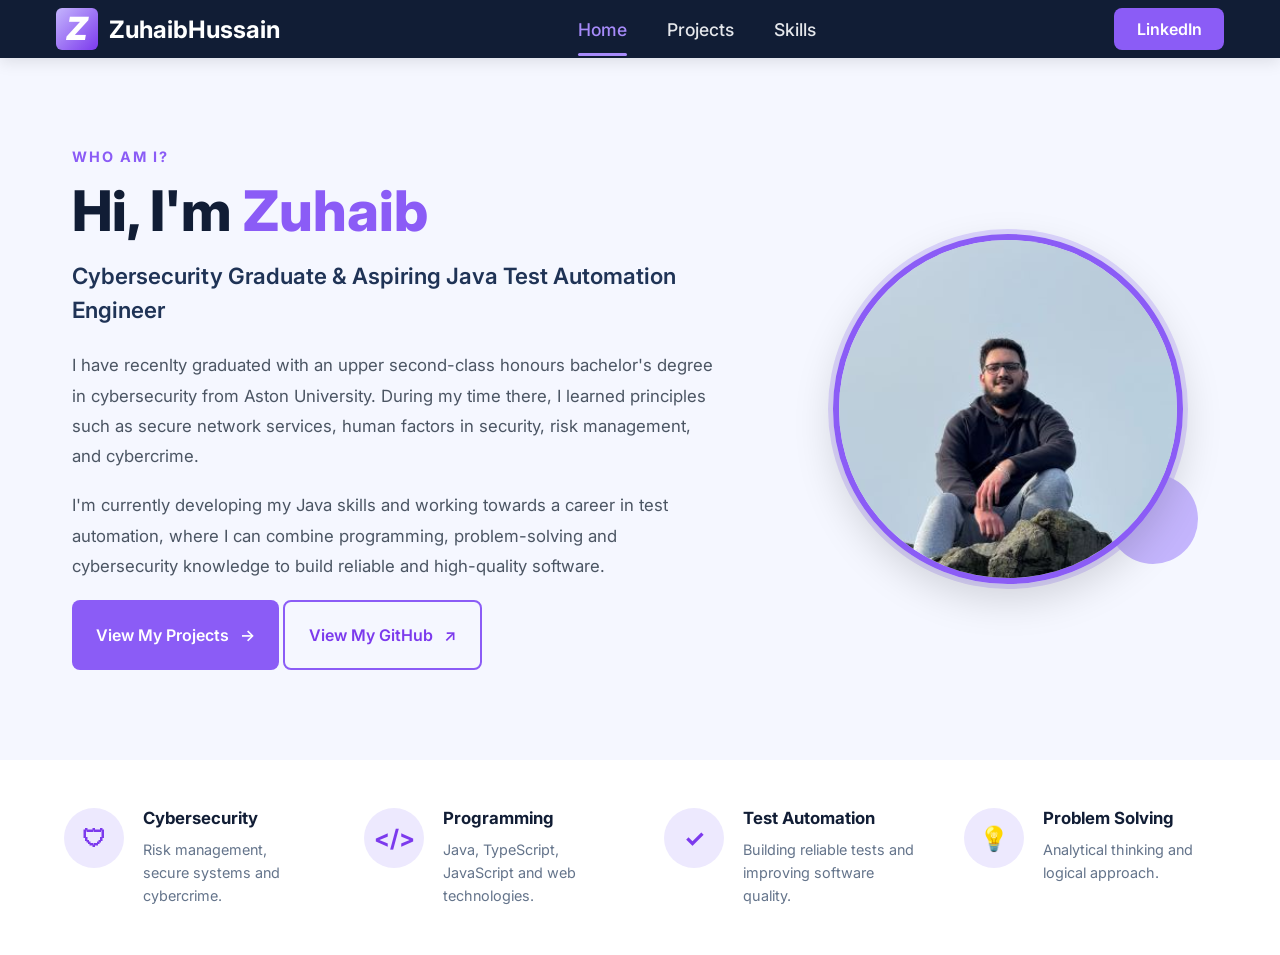
==== commit e6e15a90: "pictures" ====
--- a/index.html
+++ b/index.html
@@ -162,33 +162,68 @@
 
     const profilePicture = document.getElementById("profilePicture");
 
-    const profilePictures = [
-        "images/suit-pic.jpg",
-        "images/profile-pic.jpg",
-        "images/hike-pic.jpg",
-        "images/wedding-pic.jpg",
-        "images/grad-pic.jpg",
-        "images/engagement-pic.jpg",
-        "images/morocco-pic.jpg"
+    const pictures = [
+        {
+            file: "suit-pic.jpg",
+            className: "suit-picture"
+        },
+        {
+            file: "profile-pic.jpg",
+            className: "profile-picture"
+        },
+        {
+            file: "hike-pic.jpg",
+            className: "hike-picture"
+        },
+        {
+            file: "wedding-pic.jpg",
+            className: "wedding-picture"
+        },
+        {
+            file: "grad-pic.jpg",
+            className: "grad-picture"
+        },
+        {
+            file: "engagement-pic.jpg",
+            className: "engagement-picture"
+        },
+        {
+            file: "morocco-pic.jpg",
+            className: "morocco-picture"
+        }
     ];
 
-    // Choose a random starting picture
-    let currentPicture = Math.floor(Math.random() * profilePictures.length);
-
-    // Show the random starting picture
-    profilePicture.src = profilePictures[currentPicture];
+    // Pick a random starting picture
+    let currentPicture = Math.floor(Math.random() * pictures.length);
+
+    function changePicture() {
+
+        const picture = pictures[currentPicture];
+
+        profilePicture.src = "images/" + picture.file;
+
+        // Remove all picture-position classes
+        pictures.forEach(function (picture) {
+            profilePicture.classList.remove(picture.className);
+        });
+
+        // Add the correct position class
+        profilePicture.classList.add(picture.className);
+    }
+
+    // Set the random starting picture
+    changePicture();
 
     // Change picture when clicked
     profilePicture.addEventListener("click", function () {
 
         currentPicture++;
 
-        // Go back to the beginning after the last picture
-        if (currentPicture >= profilePictures.length) {
+        if (currentPicture >= pictures.length) {
             currentPicture = 0;
         }
 
-        profilePicture.src = profilePictures[currentPicture];
+        changePicture();
 
     });
 
--- a/ProfileStyle.css
+++ b/ProfileStyle.css
@@ -485,6 +485,49 @@
 
     box-shadow:
         0 15px 40px rgba(0, 0, 0, 0.15);
+}
+
+/* =========================
+   PROFILE PICTURE POSITIONS
+========================= */
+
+.index-image img {
+    object-fit: cover;
+}
+
+/* Suit picture */
+.index-image img.suit-picture {
+    object-position: center top;
+}
+
+/* Graduation picture */
+.index-image img.grad-picture {
+    object-position: center 35%;
+}
+
+/* Hiking picture */
+.index-image img.hike-picture {
+    object-position: center center;
+}
+
+/* Wedding picture */
+.index-image img.wedding-picture {
+    object-position: center 20%;
+}
+
+/* Engagement picture */
+.index-image img.engagement-picture {
+    object-position: center 25%;
+}
+
+/* Morocco picture */
+.index-image img.morocco-picture {
+    object-position: center 25%;
+}
+
+/* Profile picture */
+.index-image img.profile-picture {
+    object-position: center center;
 }
 
 
